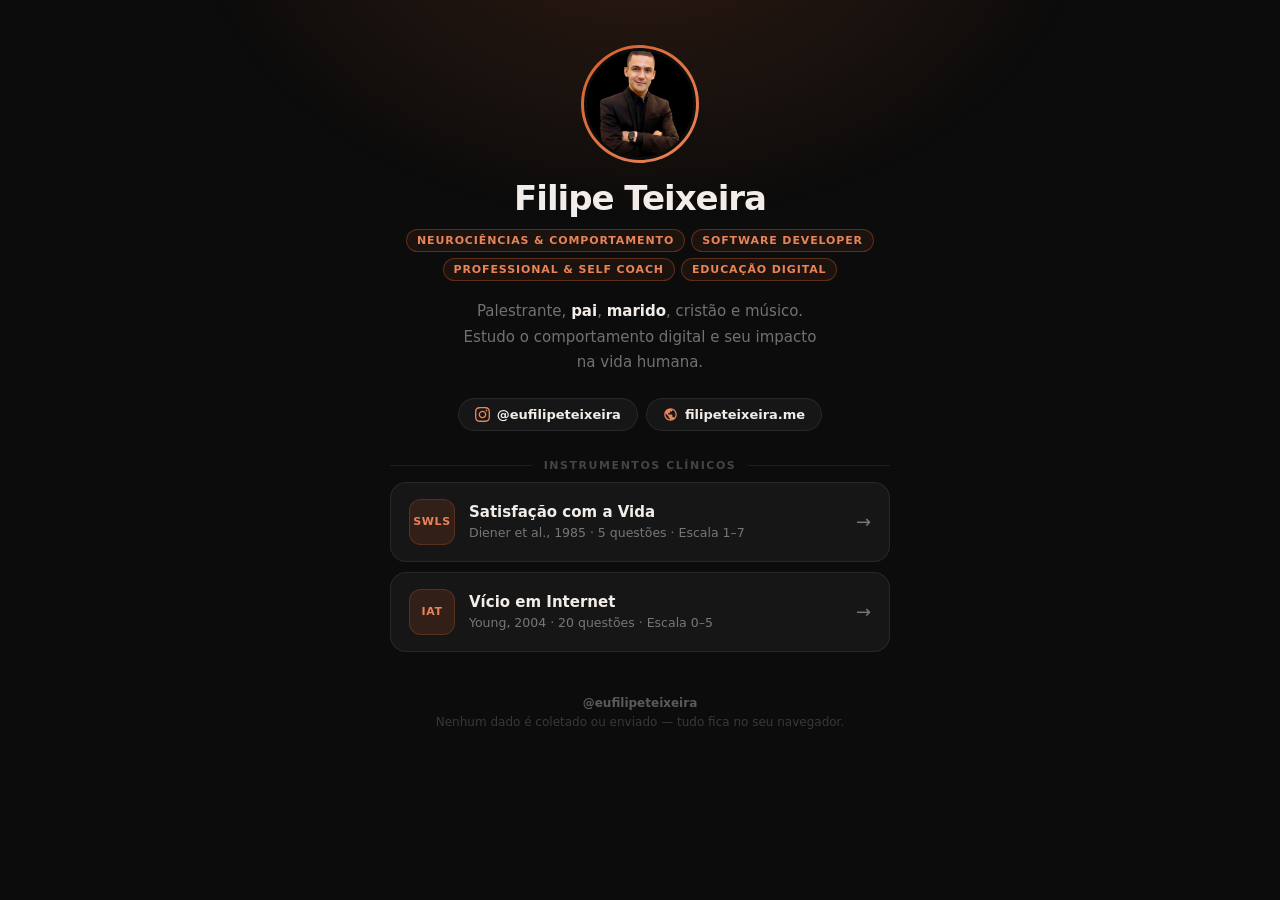
==== index.html @ 8e93a306 "Atualizar badge de Coach para Professional & Self Coach Co-Authored-By: Claude Sonnet 4.6 <noreply@a" ====
<!doctype html>
<html lang="pt-BR">
<head>
  <meta charset="utf-8" />
  <meta name="viewport" content="width=device-width, initial-scale=1" />
  <title>Filipe Teixeira</title>
  <meta name="description" content="Palestrante, pesquisador de comportamento digital, coach e educador. Neurociências & Comportamento." />

  <style>
    :root {
      --bg:      #0C0C0C;
      --surface: rgba(255,255,255,.045);
      --border:  rgba(255,255,255,.08);
      --ink:     #F2EDE8;
      --muted:   rgba(242,237,232,.45);
      --accent:  #D4622A;
      --accent2: #E8845A;
      --font: ui-sans-serif, system-ui, -apple-system, Segoe UI, Roboto, Helvetica, Arial;
    }

    *, *::before, *::after { box-sizing: border-box; margin: 0; padding: 0; }

    html { scroll-behavior: smooth; }

    body {
      font-family: var(--font);
      background: var(--bg);
      color: var(--ink);
      min-height: 100vh;
      display: flex;
      flex-direction: column;
      align-items: center;
      padding: 48px 20px 64px;
    }

    /* ── Glow de fundo ── */
    body::before {
      content: '';
      position: fixed;
      inset: 0;
      background:
        radial-gradient(700px 500px at 50% -100px, rgba(212,98,42,.18), transparent 65%);
      pointer-events: none;
      z-index: 0;
    }

    .page {
      position: relative;
      z-index: 1;
      width: 100%;
      max-width: 500px;
      display: flex;
      flex-direction: column;
      align-items: center;
      gap: 10px;
    }

    /* ══════════════════════════════
       Avatar
    ══════════════════════════════ */
    .avatar-wrap {
      position: relative;
      width: 112px;
      height: 112px;
      margin-bottom: 10px;
    }
    .avatar-wrap::before {
      content: '';
      position: absolute;
      inset: -3px;
      border-radius: 50%;
      background: linear-gradient(135deg, var(--accent), var(--accent2));
      z-index: 0;
    }
    .avatar {
      position: relative;
      z-index: 1;
      width: 100%;
      height: 100%;
      border-radius: 50%;
      background: #0C0C0C;
      border: 3px solid var(--bg);
      display: flex;
      align-items: center;
      justify-content: center;
      font-size: 28px;
      font-weight: 900;
      letter-spacing: -0.03em;
      color: var(--ink);
      overflow: hidden;
    }
    .avatar img {
      width: 100%;
      height: 100%;
      object-fit: cover;
      object-position: 50% 12%;
      display: block;
    }

    /* ══════════════════════════════
       Hero
    ══════════════════════════════ */
    .hero {
      display: flex;
      flex-direction: column;
      align-items: center;
      text-align: center;
      width: 100%;
      gap: 0;
      margin-bottom: 4px;
    }

    .name {
      font-size: clamp(26px, 6vw, 34px);
      font-weight: 900;
      letter-spacing: -0.03em;
      line-height: 1.1;
      margin-bottom: 12px;
    }

    .badges {
      display: flex;
      flex-wrap: wrap;
      justify-content: center;
      gap: 6px;
      margin-bottom: 18px;
    }
    .badge {
      font-size: 11px;
      font-weight: 700;
      letter-spacing: .08em;
      text-transform: uppercase;
      color: var(--accent2);
      border: 1px solid rgba(212,98,42,.35);
      border-radius: 999px;
      padding: 4px 10px;
      background: rgba(212,98,42,.08);
    }

    .bio {
      font-size: 15px;
      line-height: 1.7;
      color: var(--muted);
      max-width: 38ch;
      margin-bottom: 22px;
    }
    .bio em {
      font-style: normal;
      color: var(--ink);
      font-weight: 600;
    }

    /* ══════════════════════════════
       Botões sociais
    ══════════════════════════════ */
    .socials {
      display: flex;
      gap: 8px;
      flex-wrap: wrap;
      justify-content: center;
    }
    .social-btn {
      display: inline-flex;
      align-items: center;
      gap: 7px;
      text-decoration: none;
      font-size: 13px;
      font-weight: 700;
      color: var(--ink);
      border: 1px solid var(--border);
      border-radius: 999px;
      padding: 8px 16px;
      background: var(--surface);
      transition: background .18s, border-color .18s;
    }
    .social-btn:hover {
      background: rgba(255,255,255,.08);
      border-color: rgba(255,255,255,.16);
    }
    .social-btn svg {
      width: 15px;
      height: 15px;
      fill: var(--accent2);
      flex-shrink: 0;
    }

    /* ══════════════════════════════
       Divisor de seção
    ══════════════════════════════ */
    .section-label {
      width: 100%;
      display: flex;
      align-items: center;
      gap: 12px;
      font-size: 11px;
      font-weight: 700;
      letter-spacing: .14em;
      text-transform: uppercase;
      color: rgba(242,237,232,.25);
      margin-top: 14px;
    }
    .section-label::before,
    .section-label::after {
      content: '';
      flex: 1;
      height: 1px;
      background: var(--border);
    }

    /* ══════════════════════════════
       Cards de teste (link-cards)
    ══════════════════════════════ */
    a.link-card {
      display: flex;
      align-items: center;
      gap: 14px;
      width: 100%;
      text-decoration: none;
      color: var(--ink);
      background: var(--surface);
      border: 1px solid var(--border);
      border-radius: 16px;
      padding: 16px 18px;
      transition: background .18s, border-color .18s, transform .18s;
    }
    a.link-card:hover {
      background: rgba(255,255,255,.07);
      border-color: rgba(212,98,42,.3);
      transform: translateY(-1px);
    }

    .link-card-icon {
      width: 46px;
      height: 46px;
      border-radius: 12px;
      background: rgba(212,98,42,.15);
      border: 1px solid rgba(212,98,42,.25);
      display: flex;
      align-items: center;
      justify-content: center;
      font-size: 11px;
      font-weight: 900;
      letter-spacing: .06em;
      color: var(--accent2);
      flex-shrink: 0;
    }

    .link-card-body {
      flex: 1;
      min-width: 0;
    }
    .link-card-title {
      font-size: 15px;
      font-weight: 800;
      line-height: 1.2;
      margin-bottom: 3px;
    }
    .link-card-sub {
      font-size: 12.5px;
      color: var(--muted);
      line-height: 1.4;
    }

    .link-card-arrow {
      color: var(--muted);
      font-size: 18px;
      flex-shrink: 0;
      transition: color .18s, transform .18s;
    }
    a.link-card:hover .link-card-arrow {
      color: var(--accent2);
      transform: translateX(3px);
    }

    /* ══════════════════════════════
       Footer
    ══════════════════════════════ */
    footer {
      margin-top: 32px;
      font-size: 12px;
      color: rgba(242,237,232,.2);
      text-align: center;
      line-height: 1.6;
    }
    footer strong {
      color: rgba(242,237,232,.35);
      font-weight: 700;
    }
  </style>
</head>
<body>
  <div class="page">

    <!-- Avatar -->
    <div class="avatar-wrap">
      <div class="avatar">
        <img src="/assets/filipe.png" alt="Filipe Teixeira" />
      </div>
    </div>

    <!-- Hero -->
    <div class="hero">
      <h1 class="name">Filipe Teixeira</h1>

      <div class="badges">
        <span class="badge">Neurociências & Comportamento</span>
        <span class="badge">Software Developer</span>
        <span class="badge">Professional & Self Coach</span>
        <span class="badge">Educação Digital</span>
      </div>

      <p class="bio">
        Palestrante, <em>pai</em>, <em>marido</em>, cristão e músico.
        Estudo o comportamento digital e seu impacto na vida humana.
      </p>

      <div class="socials">
        <a class="social-btn" href="https://instagram.com/eufilipeteixeira" target="_blank" rel="noopener">
          <!-- Instagram icon -->
          <svg viewBox="0 0 24 24" xmlns="http://www.w3.org/2000/svg">
            <path d="M12 2.163c3.204 0 3.584.012 4.85.07 3.252.148 4.771 1.691 4.919 4.919.058 1.265.069 1.645.069 4.849 0 3.205-.012 3.584-.069 4.849-.149 3.225-1.664 4.771-4.919 4.919-1.266.058-1.644.07-4.85.07-3.204 0-3.584-.012-4.849-.07-3.26-.149-4.771-1.699-4.919-4.92-.058-1.265-.07-1.644-.07-4.849 0-3.204.013-3.583.07-4.849.149-3.227 1.664-4.771 4.919-4.919 1.266-.057 1.645-.069 4.849-.069zm0-2.163c-3.259 0-3.667.014-4.947.072-4.358.2-6.78 2.618-6.98 6.98-.059 1.281-.073 1.689-.073 4.948 0 3.259.014 3.668.072 4.948.2 4.358 2.618 6.78 6.98 6.98 1.281.058 1.689.072 4.948.072 3.259 0 3.668-.014 4.948-.072 4.354-.2 6.782-2.618 6.979-6.98.059-1.28.073-1.689.073-4.948 0-3.259-.014-3.667-.072-4.947-.196-4.354-2.617-6.78-6.979-6.98-1.281-.059-1.69-.073-4.949-.073zm0 5.838c-3.403 0-6.162 2.759-6.162 6.162s2.759 6.163 6.162 6.163 6.162-2.759 6.162-6.163c0-3.403-2.759-6.162-6.162-6.162zm0 10.162c-2.209 0-4-1.79-4-4 0-2.209 1.791-4 4-4s4 1.791 4 4c0 2.21-1.791 4-4 4zm6.406-11.845c-.796 0-1.441.645-1.441 1.44s.645 1.44 1.441 1.44c.795 0 1.439-.645 1.439-1.44s-.644-1.44-1.439-1.44z"/>
          </svg>
          @eufilipeteixeira
        </a>

        <a class="social-btn" href="https://filipeteixeira.me" target="_blank" rel="noopener">
          <!-- Globe icon -->
          <svg viewBox="0 0 24 24" xmlns="http://www.w3.org/2000/svg">
            <path d="M12 2C6.477 2 2 6.477 2 12s4.477 10 10 10 10-4.477 10-10S17.523 2 12 2zm-1 17.93c-3.95-.49-7-3.85-7-7.93 0-.62.08-1.22.21-1.79L9 15v1c0 1.1.9 2 2 2v1.93zm6.9-2.54c-.26-.81-1-1.39-1.9-1.39h-1v-3c0-.55-.45-1-1-1H8v-2h2c.55 0 1-.45 1-1V7h2c1.1 0 2-.9 2-2v-.41c2.93 1.19 5 4.06 5 7.41 0 2.08-.8 3.97-2.1 5.39z"/>
          </svg>
          filipeteixeira.me
        </a>
      </div>
    </div>

    <!-- Divisor -->
    <div class="section-label">Instrumentos Clínicos</div>

    <!-- Teste SWLS -->
    <a href="/swls" class="link-card">
      <div class="link-card-icon">SWLS</div>
      <div class="link-card-body">
        <div class="link-card-title">Satisfação com a Vida</div>
        <div class="link-card-sub">Diener et al., 1985 · 5 questões · Escala 1–7</div>
      </div>
      <span class="link-card-arrow">→</span>
    </a>

    <!-- Teste IAT -->
    <a href="/iat" class="link-card">
      <div class="link-card-icon">IAT</div>
      <div class="link-card-body">
        <div class="link-card-title">Vício em Internet</div>
        <div class="link-card-sub">Young, 2004 · 20 questões · Escala 0–5</div>
      </div>
      <span class="link-card-arrow">→</span>
    </a>

    <footer>
      <strong>@eufilipeteixeira</strong><br>
      Nenhum dado é coletado ou enviado — tudo fica no seu navegador.
    </footer>

  </div>
</body>
</html>
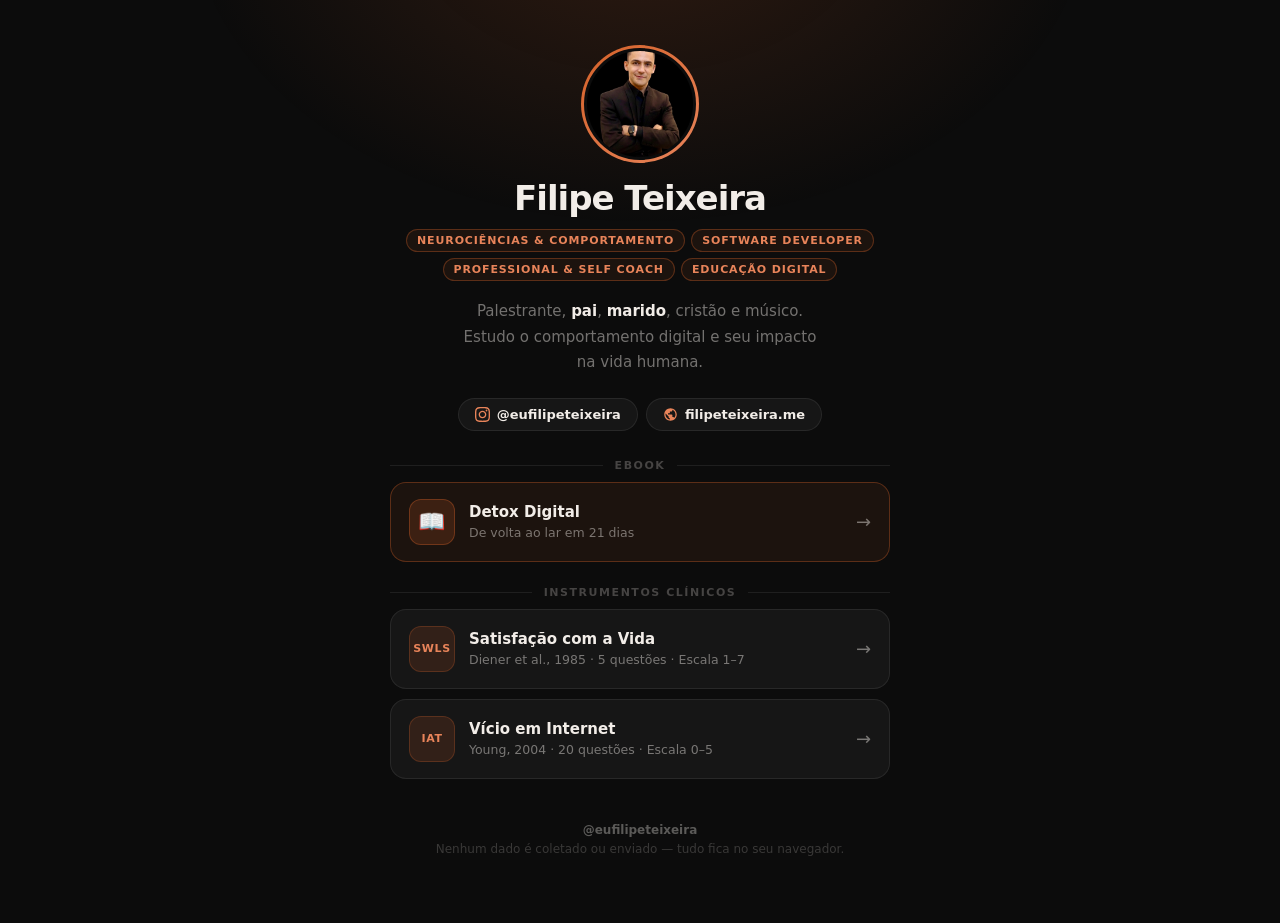
==== commit 95d17a76: "Adicionar link do ebook Detox Digital na landing page Co-Authored-By: Claude Sonnet 4.6 <noreply@ant" ====
--- a/index.html
+++ b/index.html
@@ -93,7 +93,7 @@
       width: 100%;
       height: 100%;
       object-fit: cover;
-      object-position: 50% 12%;
+      object-position: 50% 22%;
       display: block;
     }
 
@@ -267,6 +267,20 @@
       flex-shrink: 0;
       transition: color .18s, transform .18s;
     }
+    a.link-card.link-card-featured {
+      border-color: rgba(212,98,42,.35);
+      background: rgba(212,98,42,.08);
+    }
+    a.link-card.link-card-featured:hover {
+      background: rgba(212,98,42,.14);
+      border-color: rgba(212,98,42,.55);
+    }
+    a.link-card.link-card-featured .link-card-icon {
+      font-size: 22px;
+      background: rgba(212,98,42,.18);
+      border-color: rgba(212,98,42,.35);
+    }
+
     a.link-card:hover .link-card-arrow {
       color: var(--accent2);
       transform: translateX(3px);
@@ -334,6 +348,19 @@
     </div>
 
     <!-- Divisor -->
+    <div class="section-label">Ebook</div>
+
+    <!-- Ebook Detox Digital -->
+    <a href="https://filipecarlos-ts.hotmart.host/pagina-de-vendas-16e5d04c-f444-49a6-b64a-fdb99c011d30?utm_source=ig&utm_medium=social&utm_content=link_in_bio" class="link-card link-card-featured" target="_blank" rel="noopener">
+      <div class="link-card-icon">📖</div>
+      <div class="link-card-body">
+        <div class="link-card-title">Detox Digital</div>
+        <div class="link-card-sub">De volta ao lar em 21 dias</div>
+      </div>
+      <span class="link-card-arrow">→</span>
+    </a>
+
+    <!-- Divisor -->
     <div class="section-label">Instrumentos Clínicos</div>
 
     <!-- Teste SWLS -->
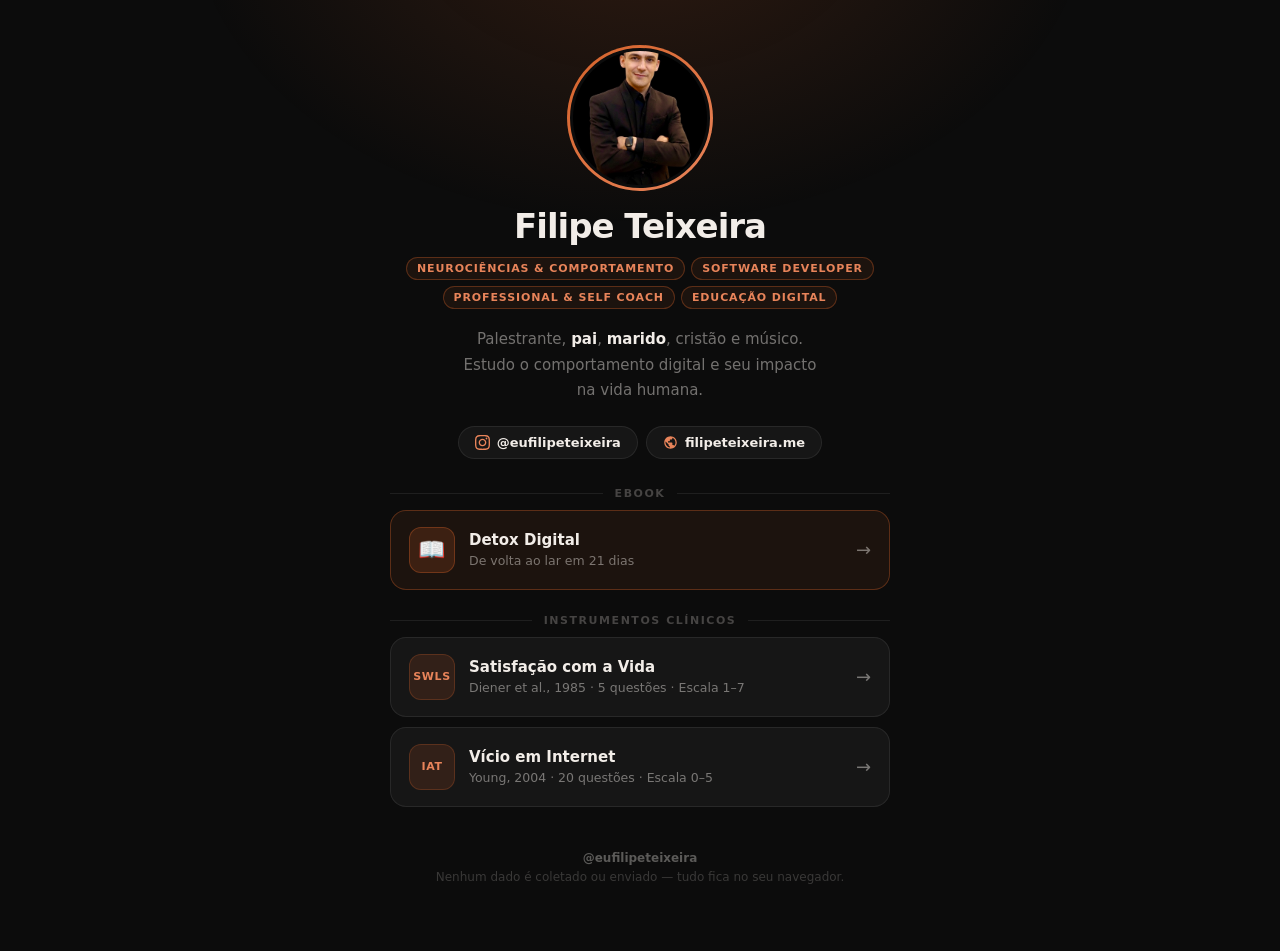
==== commit e9575185: "Ajustar tamanho e posição do avatar para exibir rosto completo Co-Authored-By: Claude Sonnet 4.6 <no" ====
--- a/index.html
+++ b/index.html
@@ -60,8 +60,8 @@
     ══════════════════════════════ */
     .avatar-wrap {
       position: relative;
-      width: 112px;
-      height: 112px;
+      width: 140px;
+      height: 140px;
       margin-bottom: 10px;
     }
     .avatar-wrap::before {
@@ -93,7 +93,7 @@
       width: 100%;
       height: 100%;
       object-fit: cover;
-      object-position: 50% 22%;
+      object-position: 50% 32%;
       display: block;
     }
 
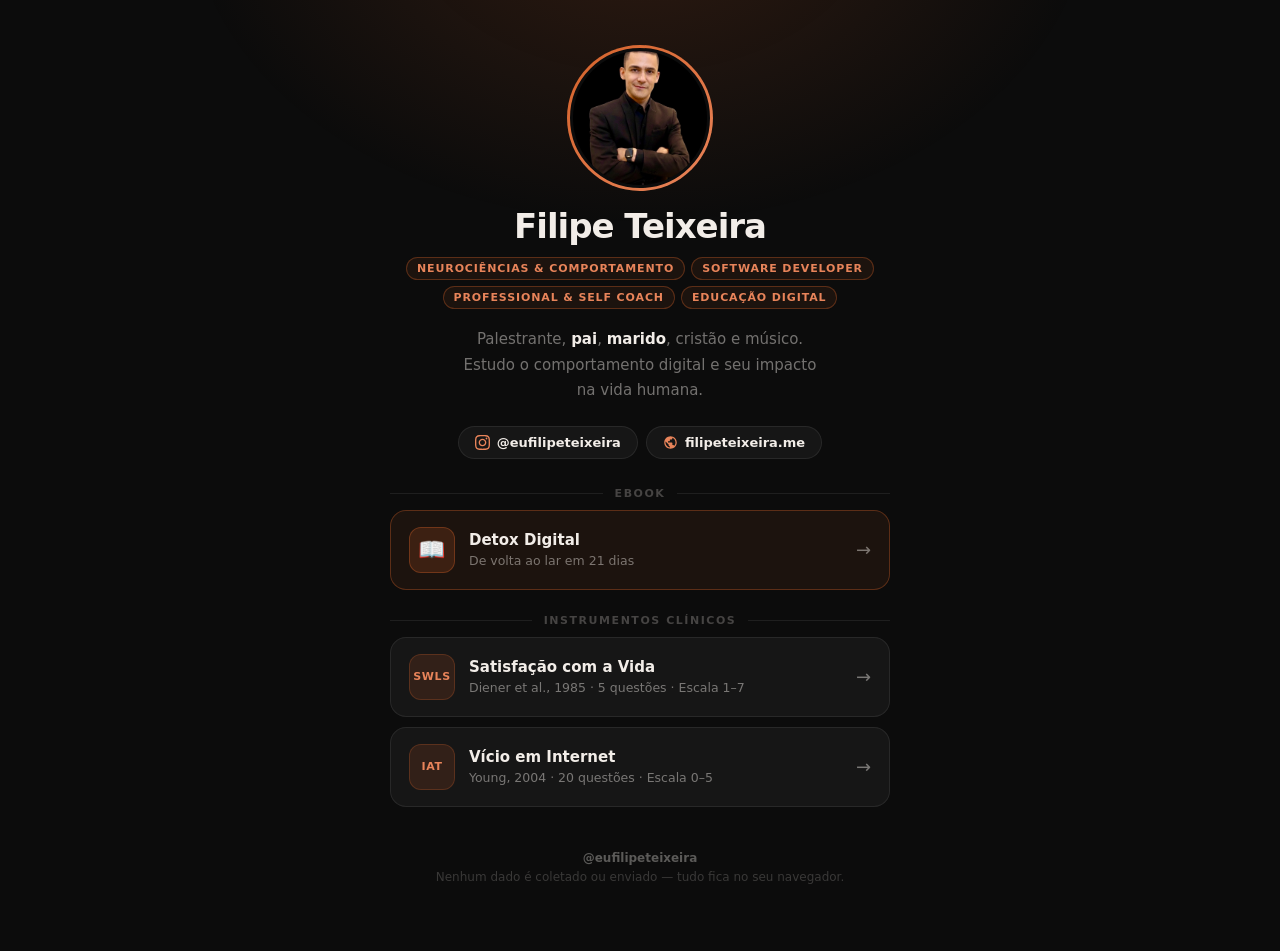
==== commit 93573682: "Ajustar posição vertical da foto para exibir cabeça completa Co-Authored-By: Claude Sonnet 4.6 <nore" ====
--- a/index.html
+++ b/index.html
@@ -93,7 +93,7 @@
       width: 100%;
       height: 100%;
       object-fit: cover;
-      object-position: 50% 32%;
+      object-position: 50% 18%;
       display: block;
     }
 
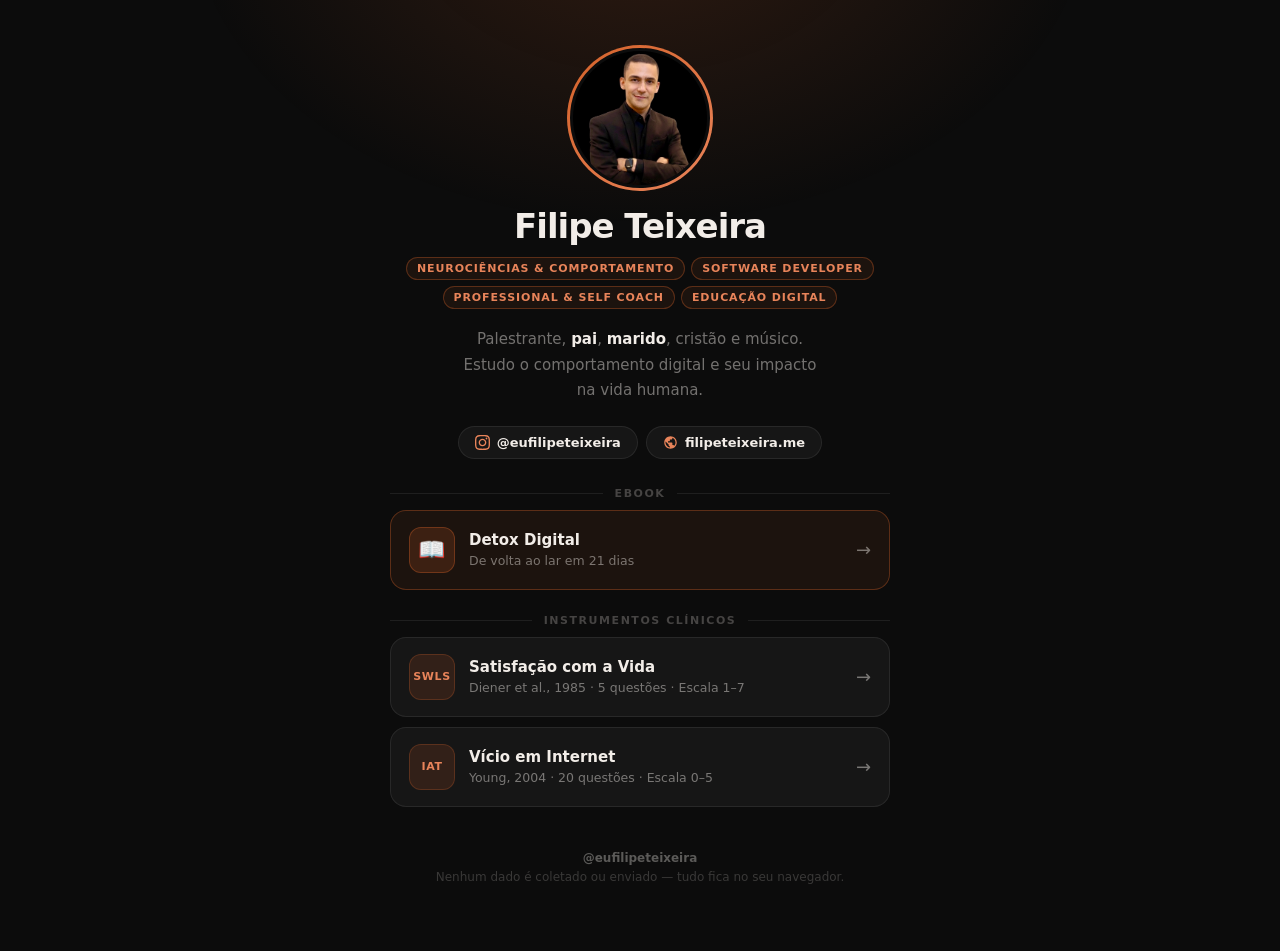
==== commit 4a85f6ad: "Ajustar posição da foto para exibir cabeça completa no avatar Co-Authored-By: Claude Sonnet 4.6 <nor" ====
--- a/index.html
+++ b/index.html
@@ -93,7 +93,7 @@
       width: 100%;
       height: 100%;
       object-fit: cover;
-      object-position: 50% 18%;
+      object-position: 50% 5%;
       display: block;
     }
 
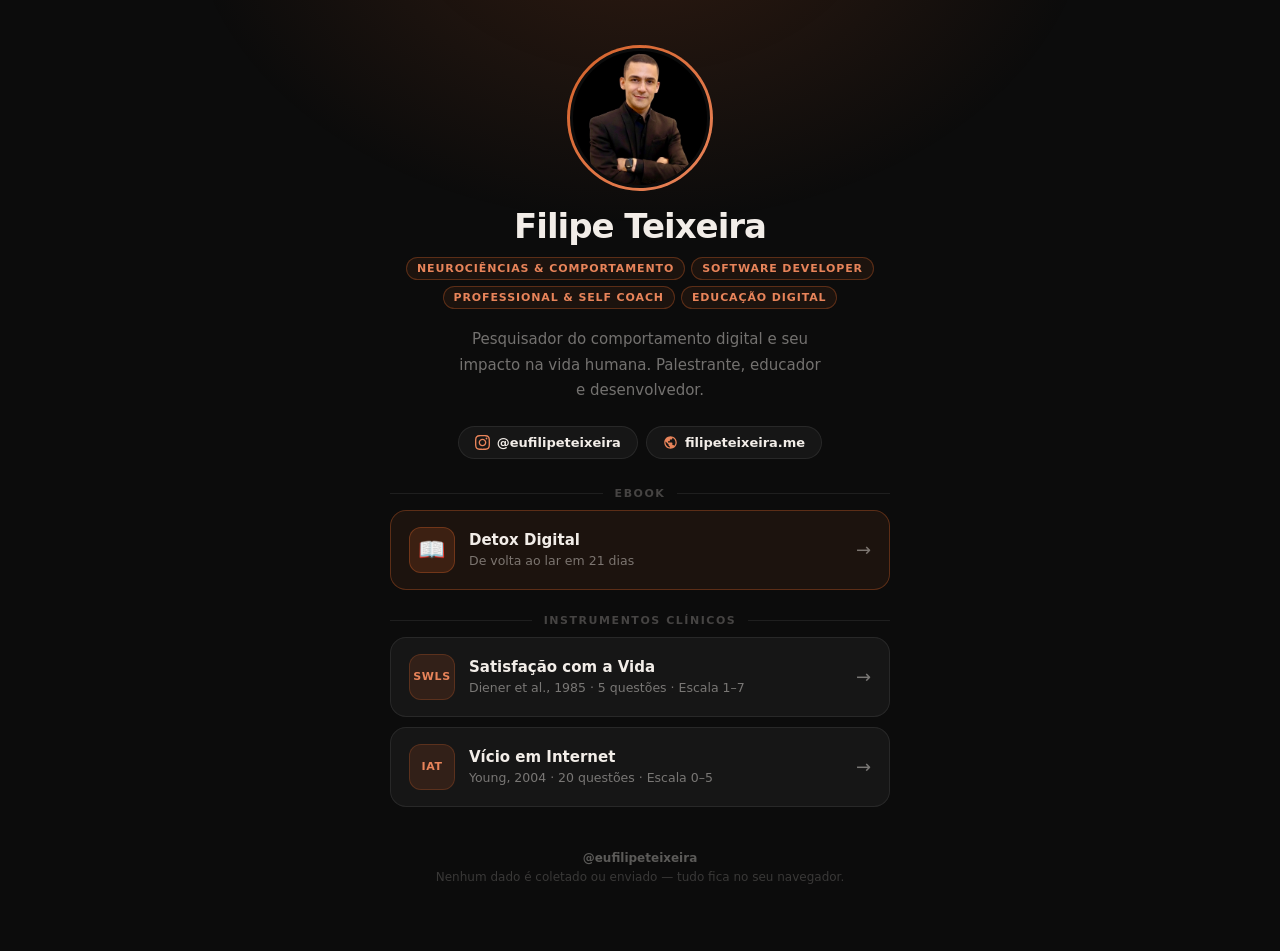
==== commit 8c845598: "Atualizar bio para tom mais profissional e focado em pesquisa Co-Authored-By: Claude Sonnet 4.6 <nor" ====
--- a/index.html
+++ b/index.html
@@ -324,8 +324,8 @@
       </div>
 
       <p class="bio">
-        Palestrante, <em>pai</em>, <em>marido</em>, cristão e músico.
-        Estudo o comportamento digital e seu impacto na vida humana.
+        Pesquisador do comportamento digital e seu impacto na vida humana.
+        Palestrante, educador e desenvolvedor.
       </p>
 
       <div class="socials">
